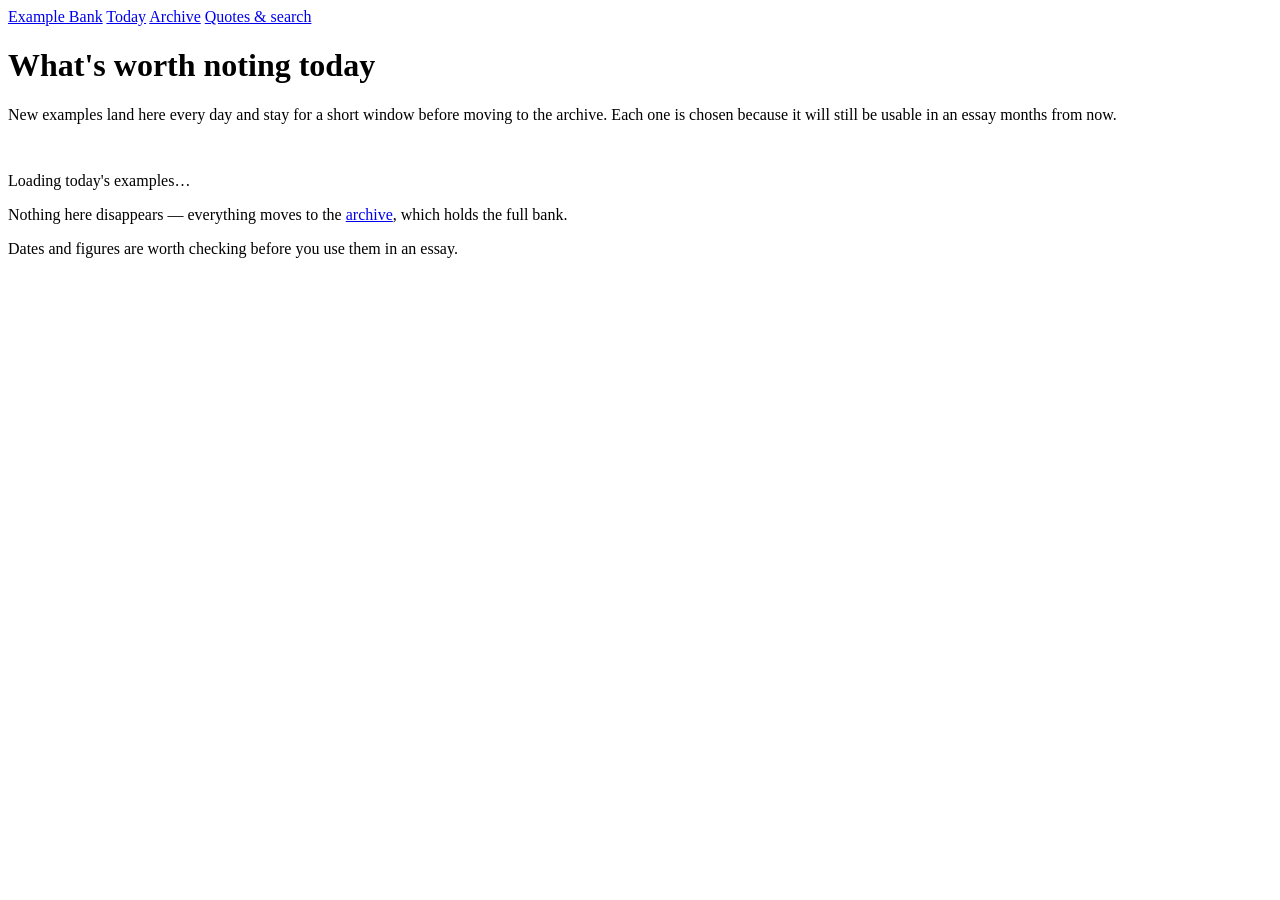
==== index.html @ 82080d61 "adding files" ====
<!DOCTYPE html>
<html lang="en">
<head>
<meta charset="utf-8">
<meta name="viewport" content="width=device-width, initial-scale=1">
<title>Example Bank — today's examples for General Paper</title>
<meta name="description" content="Fresh real-world examples for A-Level General Paper essays, updated daily.">
<meta property="og:title" content="Example Bank">
<meta property="og:description" content="Fresh real-world examples for A-Level General Paper essays, updated daily.">
<meta property="og:type" content="website">
<link rel="icon" href="data:image/svg+xml,<svg xmlns='http://www.w3.org/2000/svg' viewBox='0 0 100 100'><rect width='100' height='100' rx='18' fill='%23141d26'/><rect x='20' y='44' width='60' height='16' fill='%23d7f24a'/></svg>">
<link rel="preconnect" href="https://fonts.googleapis.com">
<link rel="preconnect" href="https://fonts.gstatic.com" crossorigin>
<link href="https://fonts.googleapis.com/css2?family=Newsreader:opsz,wght@6..72,400;6..72,500;6..72,600&family=Inter:wght@400;500;600&display=swap" rel="stylesheet">
<link rel="stylesheet" href="assets/site.css">
<style>
  .countdown{
    font-variant-numeric:tabular-nums;
    background:var(--mark);padding:1px 7px;border-radius:100px;color:var(--ink);
  }
  .freshnote{
    display:flex;gap:12px;align-items:baseline;flex-wrap:wrap;
    padding:14px 0 2px;font-size:14px;color:var(--ink-soft);
    border-top:1px solid var(--rule);
  }
</style>
</head>
<body>

<nav class="sitenav">
  <div class="wrap">
    <a class="brand" href="index.html">Example Bank</a>
    <a href="index.html" aria-current="page">Today</a>
    <a href="archive.html">Archive</a>
    <a href="facts.html">Quotes &amp; search</a>
  </div>
</nav>

<div class="wrap">
  <header class="masthead">
    <h1 class="mast-title">What's <span class="hl">worth noting</span> today</h1>
    <p class="mast-sub">New examples land here every day and stay for a short window before moving to the archive. Each one is chosen because it will still be usable in an essay months from now.</p>
  </header>

  <div class="freshnote">
    <span id="windowNote"></span>
  </div>

  <main class="list" id="list">
    <div class="empty"><p>Loading today's examples…</p></div>
  </main>

  <footer>
    <p>Nothing here disappears — everything moves to the <a href="archive.html">archive</a>, which holds the full bank.</p>
    <p>Dates and figures are worth checking before you use them in an essay.</p>
  </footer>
</div>

<script src="assets/site.js"></script>
<script>
const listEl = document.getElementById("list");
const windowNote = document.getElementById("windowNote");
let entries = [];

function windowLabel(){
  const ms = CONFIG.HOME_WINDOW_MS;
  if(ms >= 3600000) return Math.round(ms / 3600000) + " hours";
  if(ms >= 60000)   return Math.round(ms / 60000) + " minutes";
  return Math.round(ms / 1000) + " seconds";
}

function timeLeft(entry){
  const left = CONFIG.HOME_WINDOW_MS - (Date.now() - Date.parse(entry.added));
  const mins = Math.floor(left / 60000);
  const secs = Math.floor((left % 60000) / 1000);
  if(left <= 0) return null;
  if(mins >= 60) return Math.floor(mins / 60) + "h " + (mins % 60) + "m left";
  if(mins >= 1)  return mins + "m " + String(secs).padStart(2, "0") + "s left";
  return secs + "s left";
}

function render(){
  const fresh = entries.filter(e => isFresh(e))
                       .sort((a, b) => Date.parse(b.added) - Date.parse(a.added));

  windowNote.innerHTML = fresh.length
    ? `Showing examples added in the last <span class="countdown">${windowLabel()}</span>`
    : "";

  if(!fresh.length){
    listEl.innerHTML = `
      <div class="empty">
        <p>No new examples in the last ${windowLabel()}.</p>
        <p><a href="archive.html">Browse the full archive</a> — ${entries.length} examples and counting.</p>
      </div>`;
    return;
  }

  listEl.innerHTML = fresh.map(d => {
    const left = timeLeft(d);
    return entryHtml(d).replace(
      '<p class="meta">',
      `<p class="meta">${left ? `<span class="countdown" data-left="${d.id}">${left}</span> · ` : ""}`
    );
  }).join("");

  bindEntryEvents(listEl, { onTag: c => { location.href = "archive.html#cat=" + c; } });
}

/* Tick the countdowns so entries visibly age out. */
function tick(){
  let expired = false;
  document.querySelectorAll("[data-left]").forEach(el => {
    const entry = entries.find(e => e.id === el.dataset.left);
    const left = entry && timeLeft(entry);
    if(!left) expired = true; else el.textContent = left;
  });
  if(expired) render();
}

loadEntries()
  .then(data => { entries = data; render(); setInterval(tick, 1000); })
  .catch(err => {
    listEl.innerHTML = `<div class="empty"><p>Couldn't load the examples.</p>
      <p>${escapeHtml(err.message)}</p>
      <p>If you opened this file directly, serve it over http instead — the data file can't be read from <code>file://</code>.</p></div>`;
  });
</script>
</body>
</html>
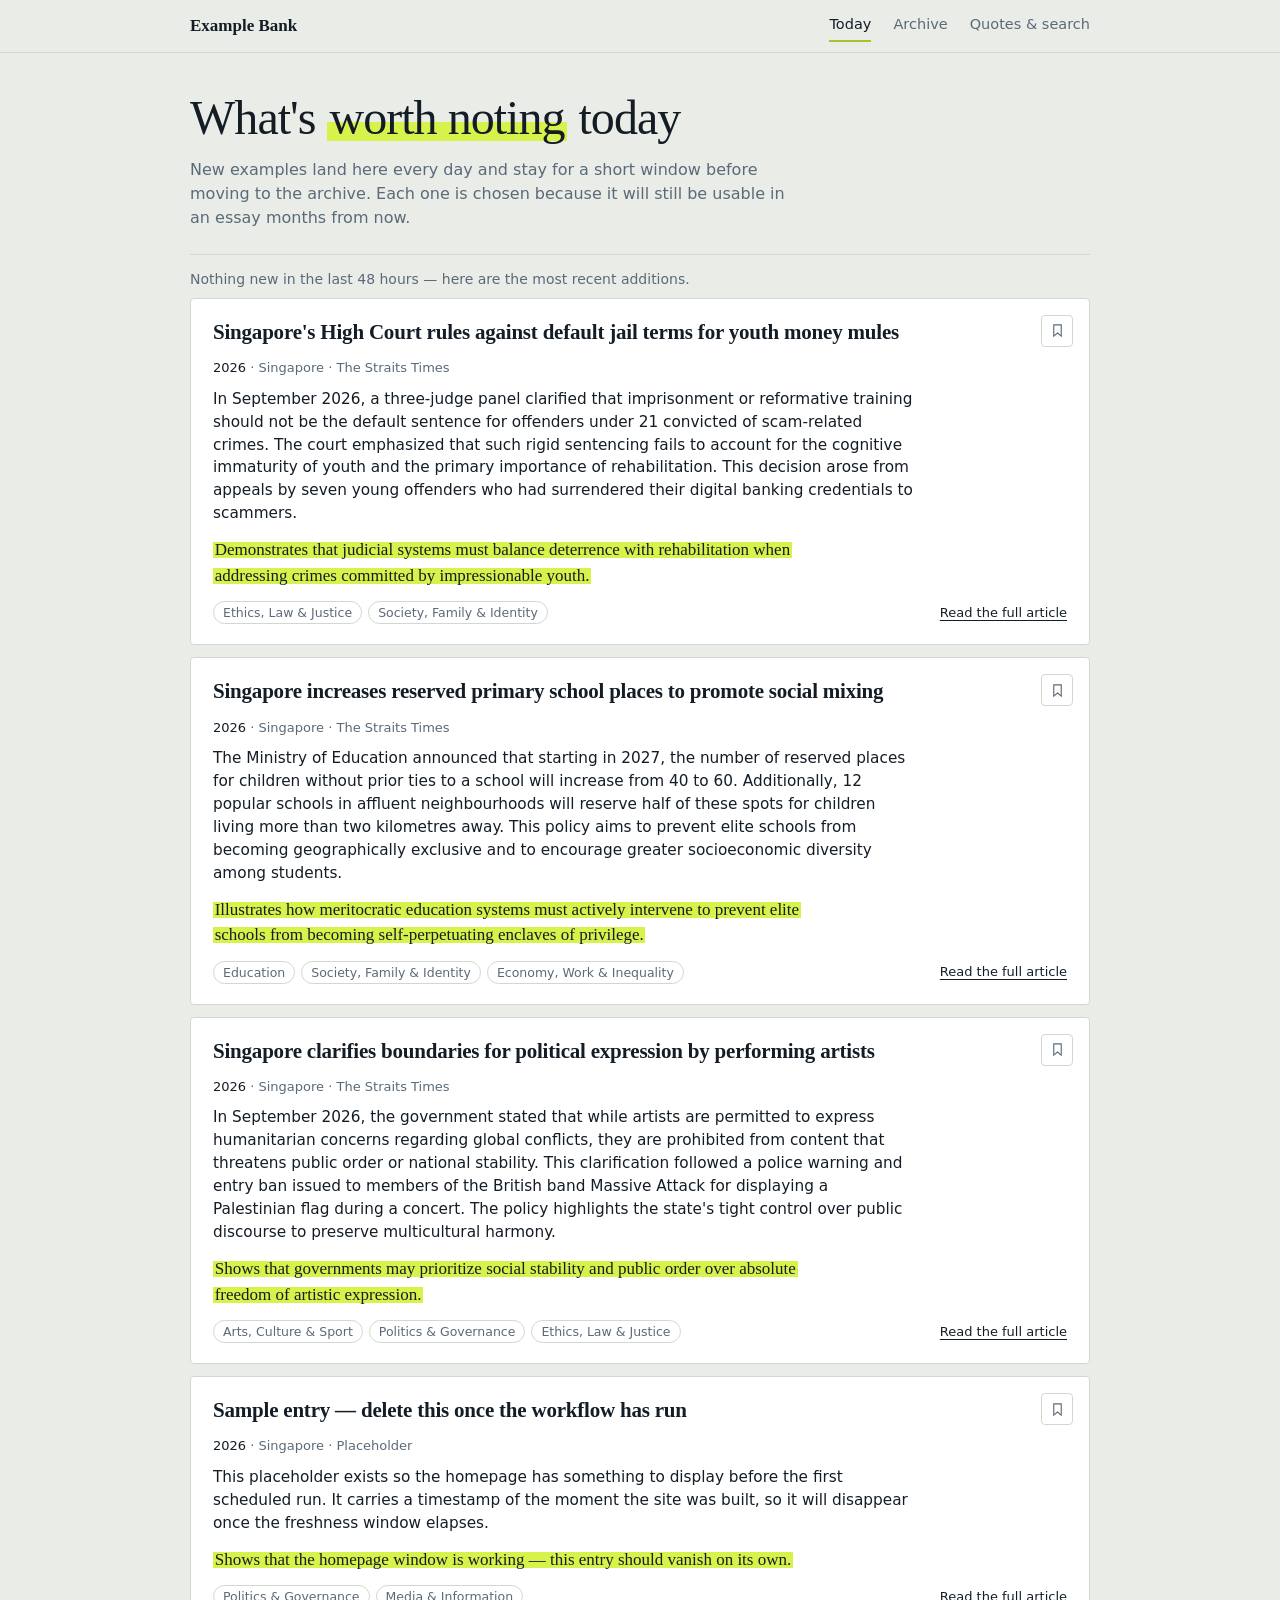
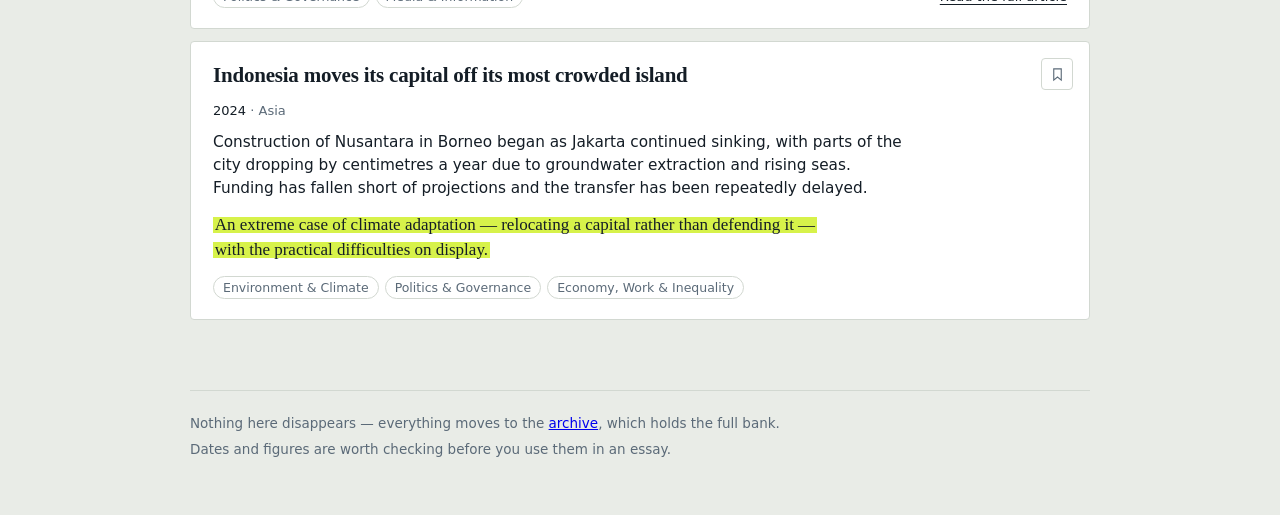
==== commit c3e6f964: "update files again" ====
--- a/index.html
+++ b/index.html
@@ -83,26 +83,34 @@
   const fresh = entries.filter(e => isFresh(e))
                        .sort((a, b) => Date.parse(b.added) - Date.parse(a.added));
 
-  windowNote.innerHTML = fresh.length
-    ? `Showing examples added in the last <span class="countdown">${windowLabel()}</span>`
-    : "";
+  if(fresh.length){
+    windowNote.innerHTML =
+      `Showing examples added in the last <span class="countdown">${windowLabel()}</span>`;
 
-  if(!fresh.length){
-    listEl.innerHTML = `
-      <div class="empty">
-        <p>No new examples in the last ${windowLabel()}.</p>
-        <p><a href="archive.html">Browse the full archive</a> — ${entries.length} examples and counting.</p>
-      </div>`;
-    return;
+    listEl.innerHTML = fresh.map(d => {
+      const left = timeLeft(d);
+      return entryHtml(d).replace(
+        '<p class="meta">',
+        `<p class="meta">${left ? `<span class="countdown" data-left="${d.id}">${left}</span> · ` : ""}`
+      );
+    }).join("");
+
+  } else {
+    /* Nothing new. An empty page reads as a broken site, so show the most
+       recent additions instead and say plainly that they are not new. */
+    const recent = entries
+      .filter(e => e.added)
+      .sort((a, b) => Date.parse(b.added) - Date.parse(a.added))
+      .slice(0, CONFIG.FALLBACK_COUNT);
+
+    windowNote.innerHTML = "Nothing new in the last " + windowLabel()
+      + " — here are the most recent additions.";
+
+    listEl.innerHTML = recent.length
+      ? recent.map(entryHtml).join("")
+      : `<div class="empty"><p>No examples yet.</p>
+         <p><a href="archive.html">Browse the archive</a>.</p></div>`;
   }
-
-  listEl.innerHTML = fresh.map(d => {
-    const left = timeLeft(d);
-    return entryHtml(d).replace(
-      '<p class="meta">',
-      `<p class="meta">${left ? `<span class="countdown" data-left="${d.id}">${left}</span> · ` : ""}`
-    );
-  }).join("");
 
   bindEntryEvents(listEl, { onTag: c => { location.href = "archive.html#cat=" + c; } });
 }
--- a/assets/site.css
+++ b/assets/site.css
@@ -0,0 +1,149 @@
+:root{
+  --ink:#141d26;
+  --ink-soft:#5b6a78;
+  --paper:#e9ece7;
+  --card:#ffffff;
+  --rule:#d2d8d1;
+  --mark:#d7f24a;
+  --mark-deep:#a8c22e;
+  --radius:4px;
+}
+*{box-sizing:border-box}
+html{-webkit-text-size-adjust:100%}
+body{
+  margin:0;
+  background:var(--paper);
+  color:var(--ink);
+  font-family:Inter,system-ui,-apple-system,"Segoe UI",sans-serif;
+  font-size:16px;
+  line-height:1.5;
+}
+.wrap{max-width:940px;margin:0 auto;padding:0 20px}
+
+/* ---------- site nav ---------- */
+.sitenav{border-bottom:1px solid var(--rule)}
+.sitenav .wrap{display:flex;align-items:center;gap:22px;height:52px}
+.sitenav a{
+  color:var(--ink-soft);text-decoration:none;font-size:14.5px;
+  padding:4px 0;border-bottom:2px solid transparent;
+}
+.sitenav a:hover{color:var(--ink)}
+.sitenav a[aria-current="page"]{color:var(--ink);border-bottom-color:var(--mark-deep);font-weight:500}
+.sitenav .brand{
+  font-family:Newsreader,Georgia,serif;font-size:17px;color:var(--ink);
+  font-weight:600;border:0;margin-right:auto;
+}
+
+/* ---------- masthead ---------- */
+header.masthead{padding:40px 0 24px}
+.mast-title{
+  font-family:Newsreader,Georgia,serif;
+  font-size:clamp(32px,5.5vw,48px);
+  font-weight:500;letter-spacing:-.02em;line-height:1.06;margin:0;
+}
+.mast-title .hl{
+  background:linear-gradient(transparent 58%, var(--mark) 58%, var(--mark) 94%, transparent 94%);
+  padding:0 .06em;
+}
+.mast-sub{margin:14px 0 0;max-width:60ch;color:var(--ink-soft)}
+
+/* ---------- controls ---------- */
+.controls{
+  position:sticky;top:0;z-index:20;
+  background:var(--paper);padding:14px 0 12px;border-bottom:1px solid var(--rule);
+}
+.searchrow{display:flex;gap:10px;flex-wrap:wrap;align-items:center}
+.search{flex:1 1 260px;position:relative}
+.search input{
+  width:100%;font:inherit;padding:11px 14px 11px 38px;
+  border:1.5px solid var(--ink);border-radius:var(--radius);
+  background:var(--card);color:var(--ink);
+}
+.search input::placeholder{color:#96a2ac}
+.search svg{
+  position:absolute;left:12px;top:50%;transform:translateY(-50%);
+  width:16px;height:16px;stroke:var(--ink-soft);fill:none;stroke-width:2;
+}
+.segment{display:flex;border:1.5px solid var(--ink);border-radius:var(--radius);overflow:hidden;background:var(--card)}
+.segment button{
+  font:inherit;font-size:14px;padding:10px 13px;border:0;background:transparent;
+  color:var(--ink);cursor:pointer;border-right:1px solid var(--rule);
+}
+.segment button:last-child{border-right:0}
+.segment button[aria-pressed="true"]{background:var(--ink);color:#fff}
+
+.cats{display:flex;flex-wrap:wrap;gap:6px;margin-top:11px}
+.cat{
+  font:inherit;font-size:13.5px;padding:5px 11px;border:1px solid var(--rule);
+  background:var(--card);color:var(--ink-soft);border-radius:100px;cursor:pointer;
+}
+.cat:hover{border-color:var(--ink);color:var(--ink)}
+.cat[aria-pressed="true"]{background:var(--ink);border-color:var(--ink);color:#fff}
+.cat .n{opacity:.55;margin-left:5px;font-variant-numeric:tabular-nums}
+
+.statusrow{
+  display:flex;justify-content:space-between;align-items:baseline;gap:14px;
+  padding:16px 0 4px;font-size:14px;color:var(--ink-soft);flex-wrap:wrap;
+}
+.linkbtn{
+  font:inherit;font-size:14px;background:none;border:0;padding:0;color:var(--ink);
+  cursor:pointer;text-decoration:underline;text-underline-offset:3px;
+}
+
+/* ---------- entries ---------- */
+.list{padding:6px 0 70px;display:flex;flex-direction:column;gap:12px}
+article.entry{
+  background:var(--card);border:1px solid var(--rule);border-radius:var(--radius);
+  padding:20px 22px;position:relative;
+}
+.entry h2{
+  font-family:Newsreader,Georgia,serif;font-weight:600;font-size:21px;
+  line-height:1.25;margin:0 44px 6px 0;letter-spacing:-.01em;
+}
+.meta{font-size:13px;color:var(--ink-soft);margin-bottom:10px}
+.meta b{font-weight:500;color:var(--ink)}
+.summary{margin:0 0 12px;max-width:72ch;font-size:15.3px}
+.use{margin:0;max-width:72ch;font-family:Newsreader,Georgia,serif;font-size:17px;line-height:1.5}
+.use span{
+  background:linear-gradient(transparent 12%, var(--mark) 12%, var(--mark) 92%, transparent 92%);
+  padding:1px .1em;box-decoration-break:clone;-webkit-box-decoration-break:clone;
+}
+.tags{margin-top:13px;display:flex;flex-wrap:wrap;gap:6px;align-items:center}
+.tag{
+  font-size:12.5px;color:var(--ink-soft);border:1px solid var(--rule);
+  border-radius:100px;padding:3px 9px;background:none;font-family:inherit;cursor:pointer;
+}
+.tag:hover{color:var(--ink);border-color:var(--ink)}
+.readmore{
+  font-size:13px;color:var(--ink);text-decoration:underline;text-underline-offset:3px;
+  margin-left:auto;padding-left:12px;white-space:nowrap;
+}
+.readmore:hover{color:var(--mark-deep)}
+.save{
+  position:absolute;top:16px;right:16px;width:32px;height:32px;
+  border:1px solid var(--rule);border-radius:var(--radius);background:var(--card);
+  cursor:pointer;display:grid;place-items:center;padding:0;
+}
+.save svg{width:15px;height:15px;stroke:var(--ink-soft);fill:none;stroke-width:1.8}
+.save:hover{border-color:var(--ink)}
+.save[aria-pressed="true"]{background:var(--mark);border-color:var(--mark-deep)}
+.save[aria-pressed="true"] svg{fill:var(--ink);stroke:var(--ink)}
+
+.empty{
+  background:var(--card);border:1px dashed var(--rule);border-radius:var(--radius);
+  padding:40px 24px;text-align:center;color:var(--ink-soft);
+}
+.empty p{margin:0 0 12px}
+
+footer{border-top:1px solid var(--rule);padding:22px 0 50px;font-size:13.5px;color:var(--ink-soft)}
+footer p{margin:0 0 6px;max-width:70ch}
+
+:focus-visible{outline:2.5px solid var(--mark-deep);outline-offset:2px}
+@media (prefers-reduced-motion:reduce){*{transition:none!important;animation:none!important}}
+@media (max-width:560px){
+  header.masthead{padding:28px 0 16px}
+  article.entry{padding:17px 16px}
+  .entry h2{font-size:19px}
+  .segment button{padding:10px 10px;font-size:13px}
+  .sitenav .wrap{gap:16px}
+}
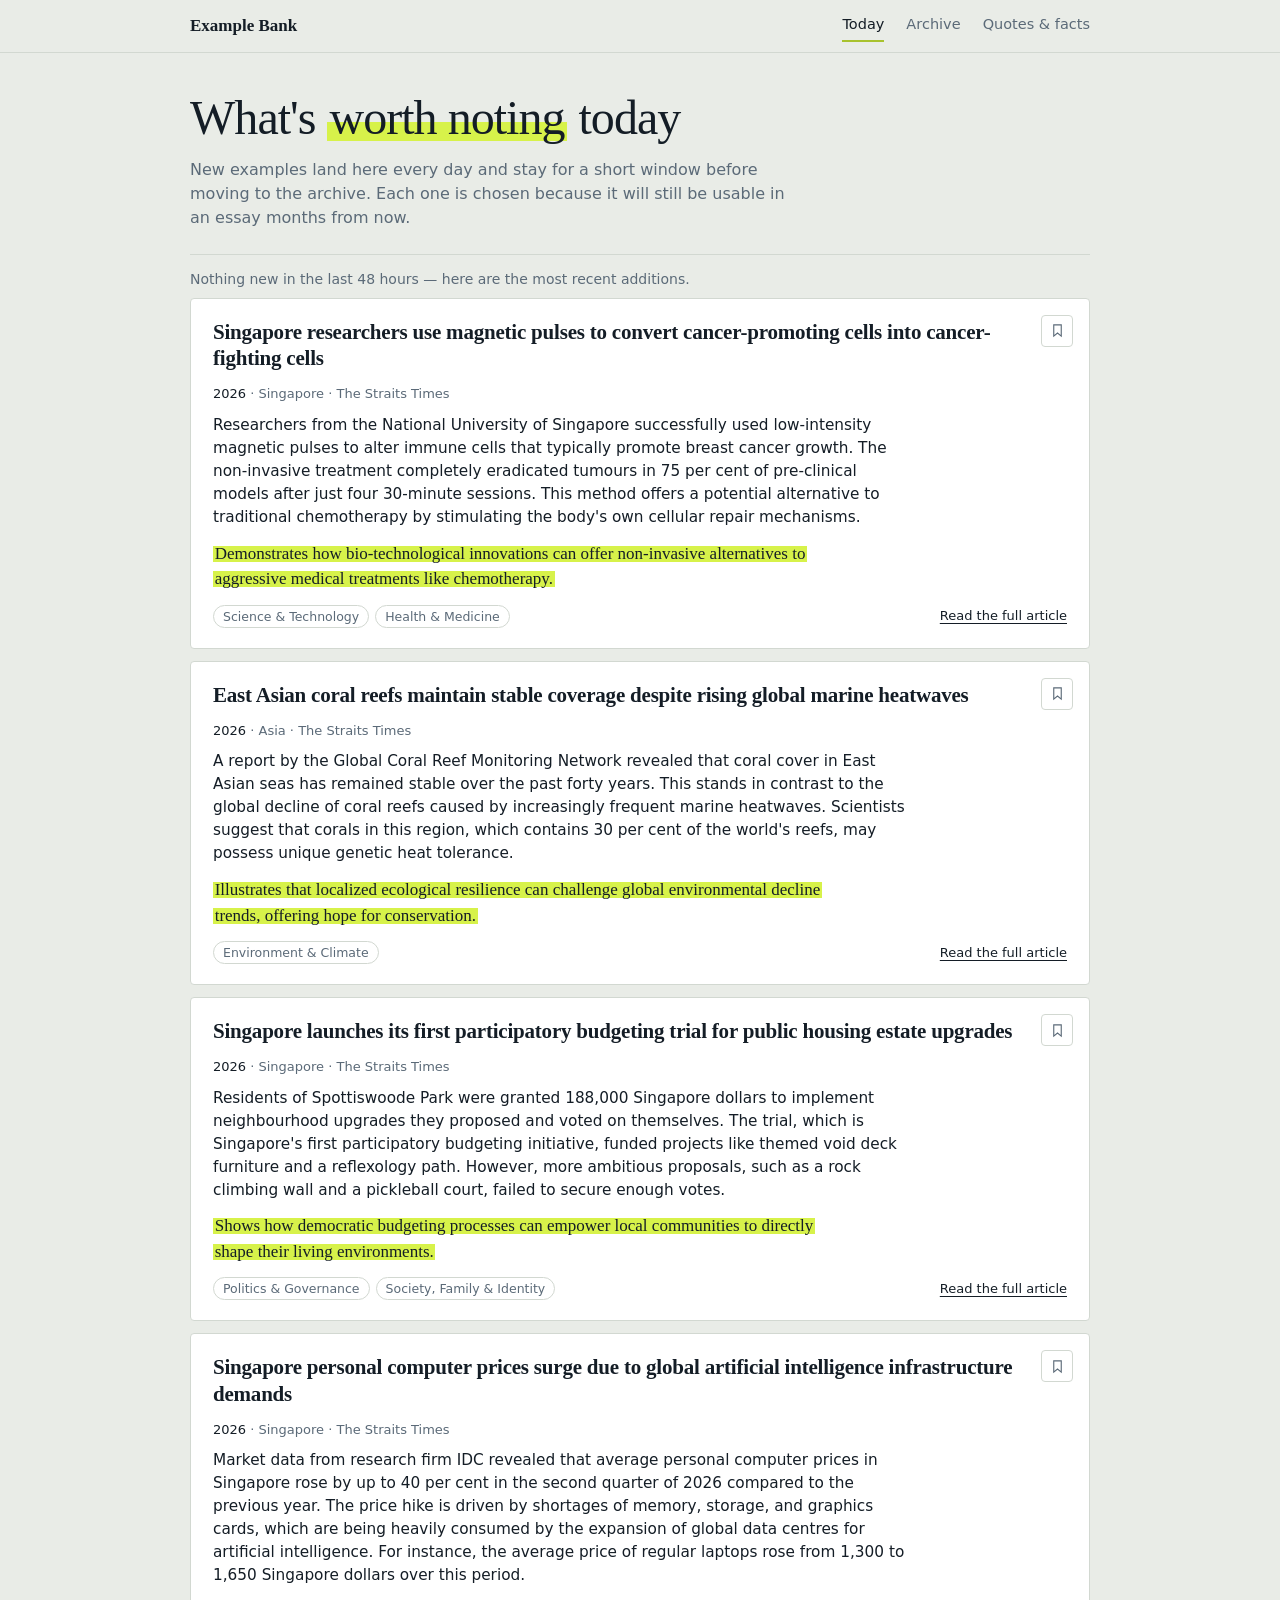
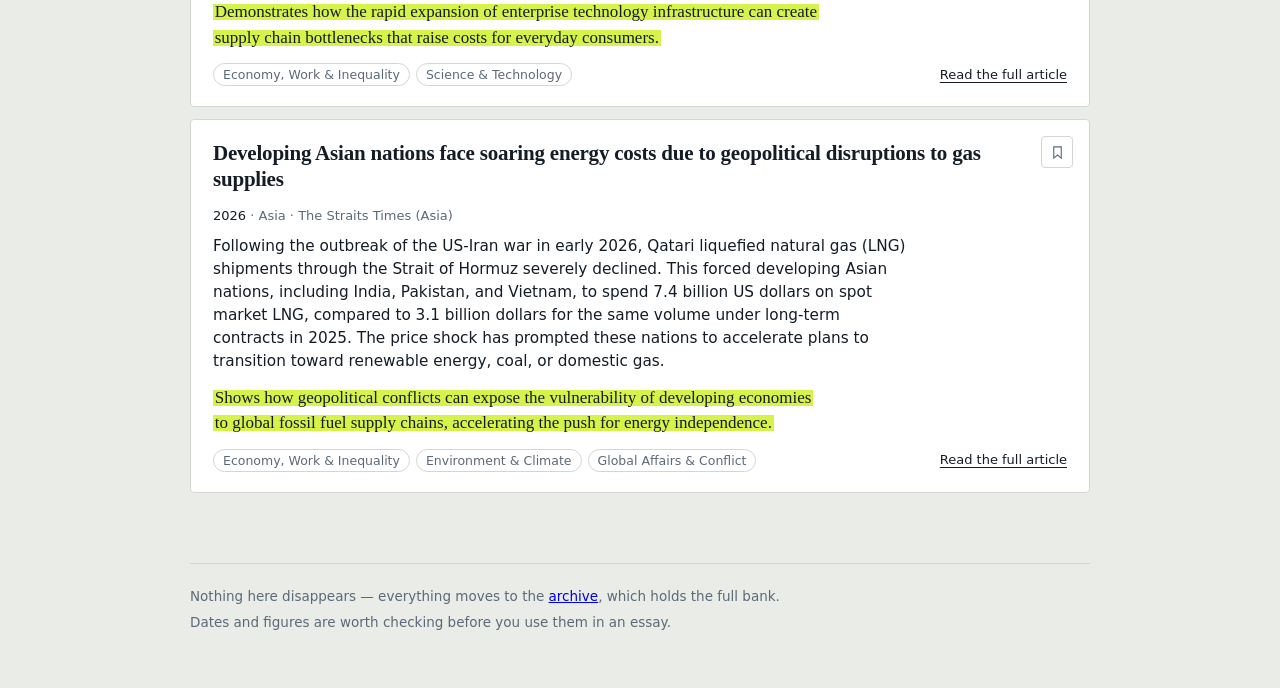
==== commit 990d0cfc: "update files to reduce token use" ====
--- a/index.html
+++ b/index.html
@@ -32,7 +32,7 @@
     <a class="brand" href="index.html">Example Bank</a>
     <a href="index.html" aria-current="page">Today</a>
     <a href="archive.html">Archive</a>
-    <a href="facts.html">Quotes &amp; search</a>
+    <a href="facts.html">Quotes &amp; facts</a>
   </div>
 </nav>
 
